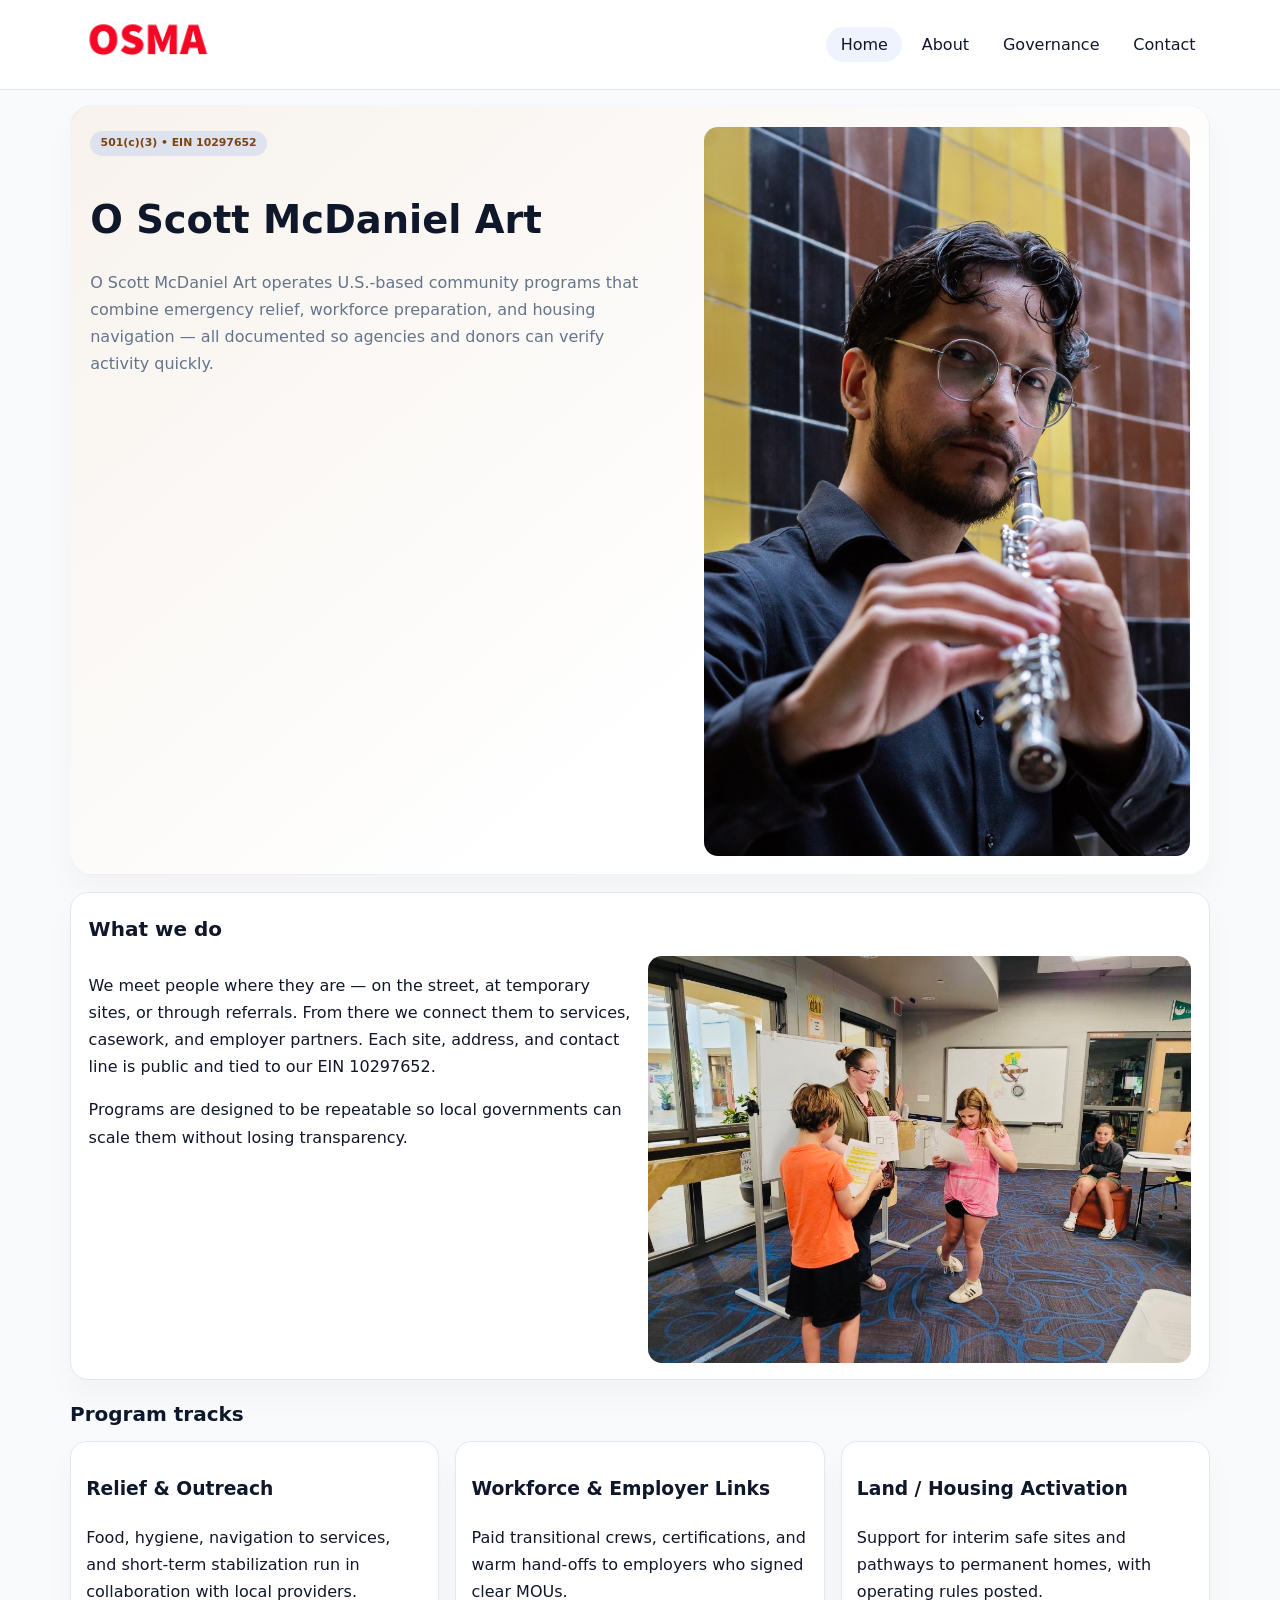
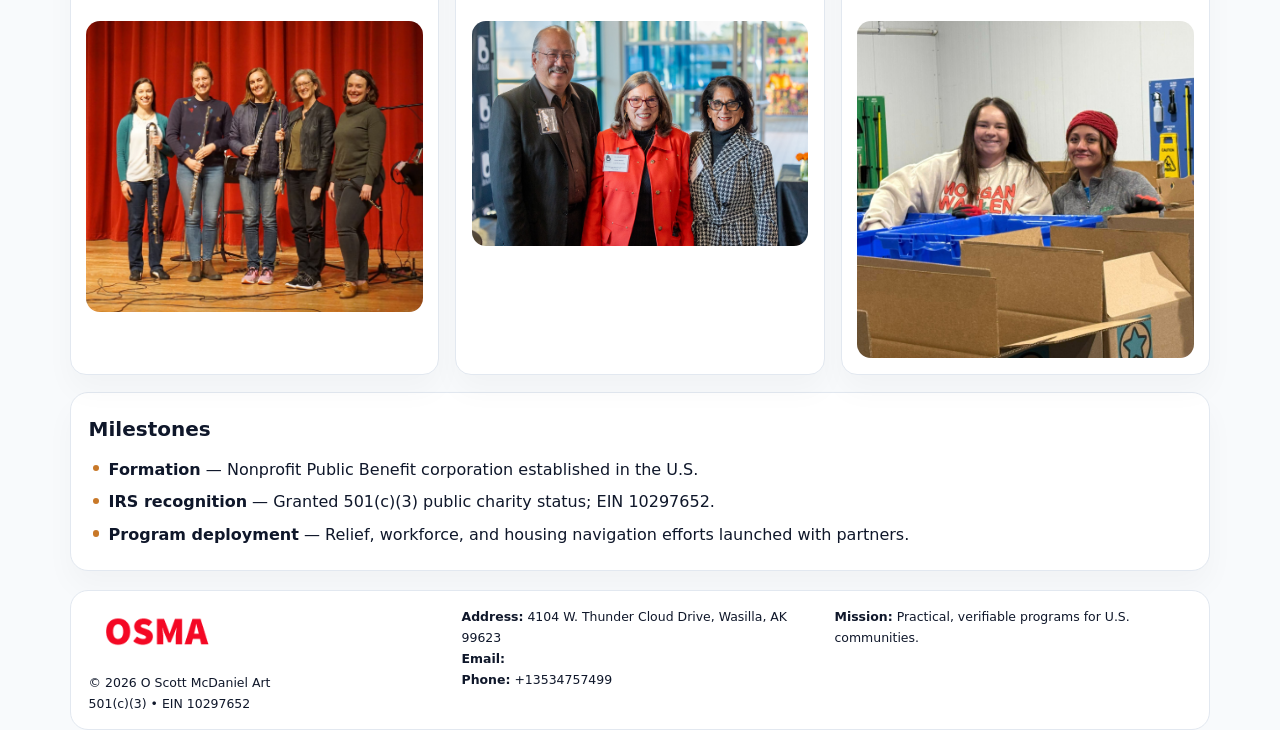
==== index.html @ fb56e7e9 "Initial commit" ====
<!doctype html><html lang="en"><head>
<meta charset="utf-8">
<meta name="viewport" content="width=device-width,initial-scale=1">
<title>O Scott McDaniel Art – Nonprofit • 2025</title>
<link rel="stylesheet" href="assets/styles.css">
<link rel="icon" href="images/logo.png">
<meta name="data-ein" content="10297652">
<meta name="data-name" content="O Scott McDaniel Art">
<meta name="data-email" content="">
<meta name="data-phone" content="+13534757499">
<meta name="data-address" content="4104 W. Thunder Cloud Drive,
Wasilla, AK 99623">
<meta name="data-map" content="4104+W+Thunder+Cloud+Drive,+Wasilla,+AK+99623">
  <meta name="description" content="Dedicated to arts education and cultural programs, O Scott McDaniel Art collaborates with neighbors and partners to deliver practical help and long-term impact.">
</head><body>
<div style="position:absolute;left:-9999px;top:-9999px;opacity:0" data-uniq="{{UNIQUE_BLOB}}">
  <span>Dedicated to arts education and cultural programs, O Scott McDaniel Art collaborates with neighbors and partners to deliver practical help and long-term impact.</span><svg width="12" height="12" viewBox="0 0 12 12" xmlns="http://www.w3.org/2000/svg"><circle cx="6" cy="6" r="5" fill="#9d174d"/></svg><img src="images/about.jpg" width="1" height="1" alt="" loading="lazy"/>
</div>

<header>
  <div class="topbar">
    <a href="index.html"><img src="images/logo.png" style="width:155px" alt=""></a>
    <nav>
      <a class="active" href="index.html">Home</a>
      <a href="about.html">About</a>
      <a href="governance.html">Governance</a>
      <a href="contact.html">Contact</a>
    </nav>
  </div>
</header>

<section class="c66ade22322">
  <div>
    <span class="c4348136776">501(c)(3) • EIN 10297652</span>
    <h1>O Scott McDaniel Art</h1>
    <p class="cb4a779cd2a">O Scott McDaniel Art operates U.S.-based community programs that combine emergency relief, workforce preparation, and housing navigation — all documented so agencies and donors can verify activity quickly.</p>
  </div>
  <img src="images/hero.jpg" alt="Community program">
</section>

<section class="section">
  <div class="panel">
    <h2>What we do</h2>
    <div class="twocol">
      <div>
        <p>We meet people where they are — on the street, at temporary sites, or through referrals. From there we connect them to services, casework, and employer partners. Each site, address, and contact line is public and tied to our EIN 10297652.</p>
        <p>Programs are designed to be repeatable so local governments can scale them without losing transparency.</p>
      </div>
      <div>
        <img src="images/community.jpg" alt="Community work">
      </div>
    </div>
  </div>
</section>

<section class="section">
  <h2>Program tracks</h2>
  <div class="cards">
    <article class="c14be8d30db">
      <h3>Relief & Outreach</h3>
      <p>Food, hygiene, navigation to services, and short-term stabilization run in collaboration with local providers.</p>
      <img src="images/relief.jpg" alt="" style="margin-top:.6rem">
    </article>
    <article class="c14be8d30db">
      <h3>Workforce & Employer Links</h3>
      <p>Paid transitional crews, certifications, and warm hand-offs to employers who signed clear MOUs.</p>
      <img src="images/jobs.jpg" alt="" style="margin-top:.6rem">
    </article>
    <article class="c14be8d30db">
      <h3>Land / Housing Activation</h3>
      <p>Support for interim safe sites and pathways to permanent homes, with operating rules posted.</p>
      <img src="images/land.jpg" alt="" style="margin-top:.6rem">
    </article>
  </div>
</section>

<section class="section">
  <div class="panel">
    <h2>Milestones</h2>
    <ul class="timeline">
      <li><strong>Formation</strong> — Nonprofit Public Benefit corporation established in the U.S.</li>
      <li><strong>IRS recognition</strong> — Granted 501(c)(3) public charity status; EIN 10297652.</li>
      <li><strong>Program deployment</strong> — Relief, workforce, and housing navigation efforts launched with partners.</li>
    </ul>
  </div>
</section>

<footer>
  <div class="footer-grid">
    <div>
      <img src="images/logo.png" style="width:135px;margin-bottom:.35rem" alt="">
      <div class="small">© <span id="year"></span> O Scott McDaniel Art</div>
      <div class="small">501(c)(3) • EIN 10297652</div>
    </div>
    <div>
      <div class="small"><strong>Address:</strong> 4104 W. Thunder Cloud Drive,
Wasilla, AK 99623</div>
      <div class="small"><strong>Email:</strong> <a href="mailto:"></a></div>
      <div class="small"><strong>Phone:</strong> <a href="tel:+13534757499">+13534757499</a></div>
    </div>
    <div>
      <div class="small"><strong>Mission:</strong> Practical, verifiable programs for U.S. communities.</div>
    </div>
  </div>
</footer>

<script>
(function(){
  function m(n){const e=document.querySelector('meta[name="'+n+'"]');return e?e.content:'';}
  function h(s){let x=2166136261>>>0;for(let i=0;i<s.length;i++){x^=s.charCodeAt(i);x=(x*16777619)>>>0;}return x>>>0;}
  const key = h((m('data-ein')||m('data-name')||'0').replace(/\s+/g,''));
  const H = key % 360, S = 55 + (key % 18), L = 47;
  const r = document.documentElement;
  r.style.setProperty('--brand',`hsl(${H} ${S}% ${L}%)`);
  r.style.setProperty('--brand-ink',`hsl(${H} ${Math.min(95,S+10)}% ${Math.max(20,L-20)}%)`);
  r.style.setProperty('--soft',`hsl(${H} ${Math.max(35,S-25)}% 95%)`);
  const y=document.getElementById('year');if(y)y.textContent=new Date().getFullYear();
})();
</script>
</body></html>
---- assets/styles.css ----
:root{
  --ink:#0f172a;
  --muted:#64748b;
  --line:#e2e8f0;
  --paper:#fff;
  --brand:#2563eb;
  --brand-ink:#1e40af;
  --soft:#eff6ff;
  --r:18px;
  --sh:0 16px 30px rgba(15,23,42,.03);
}
*{box-sizing:border-box}
html,body{height:100%}
body{
  margin:0;
  background:#f8fafc;
  color:var(--ink);
  font-family:Inter,system-ui,-apple-system,BlinkMacSystemFont,"Segoe UI",Arial,sans-serif;
  line-height:1.7;
}
img{max-width:100%;height:auto;display:block;border-radius:14px}
a{color:var(--brand);text-decoration:none}
a:hover{text-decoration:underline}

/* NAV */
header{background:#fff;border-bottom:1px solid var(--line);position:sticky;top:0;z-index:15}
.topbar{
  width:min(1140px,94%);
  margin:0 auto;
  display:flex;
  align-items:center;
  justify-content:space-between;
  gap:1rem;
  padding:.6rem 0;
}
.topbar nav a{
  padding:.5rem .9rem;
  border-radius:999px;
  color:var(--ink);
  font-weight:500;
}
.topbar nav a.active,
.topbar nav a:hover{
  background:rgba(37,99,235,.08);
  text-decoration:none;
}

/* HERO */
.c66ade22322{
  width:min(1140px,94%);
  margin:.95rem auto 0;
  background:linear-gradient(140deg,var(--soft),#fff 65%);
  border:1px solid rgba(37,99,235,.05);
  border-radius:22px;
  display:grid;
  grid-template-columns:1.1fr .9fr;
  gap:1.2rem;
  padding:1.3rem 1.2rem 1.1rem;
  box-shadow:var(--sh);
}
.c66ade22322 h1{font-size:clamp(1.8rem,3vw,2.55rem);margin-bottom:.4rem}
.c66ade22322 .cb4a779cd2a{color:var(--muted);max-width:550px}
.c4348136776{
  display:inline-block;
  background:rgba(37,99,235,.12);
  color:var(--brand-ink);
  padding:.2rem .65rem;
  border-radius:999px;
  font-weight:600;
  font-size:.68rem;
}

/* SECTION */
.section{
  width:min(1140px,94%);
  margin:1.05rem auto 0;
}
.panel{
  background:#fff;border:1px solid var(--line);border-radius:18px;
  padding:1rem 1.1rem;box-shadow:var(--sh);
}
h2{font-size:1.25rem;margin:.2rem 0 .6rem}

/* grids */
.cards{
  display:grid;
  grid-template-columns:repeat(auto-fit,minmax(230px,1fr));
  gap:1rem;
}
.c14be8d30db{
  background:#fff;border:1px solid var(--line);border-radius:16px;
  padding:.8rem .95rem 1rem;box-shadow:var(--sh);
}
.twocol{
  display:grid;grid-template-columns:1fr 1fr;gap:1rem;align-items:start;
}

/* timeline */
.timeline{list-style:none;margin:.5rem 0 0;padding:0}
.timeline li{position:relative;padding-left:1.25rem;margin:.35rem 0}
.timeline li::before{
  content:"";position:absolute;left:.25rem;top:.58rem;width:.4rem;height:.4rem;border-radius:999px;background:var(--brand)
}

/* contact form */
button,input,textarea{font:inherit}
.contact-form{display:grid;gap:12px;max-width:760px}
.contact-form .row-2{display:grid;grid-template-columns:1fr 1fr;gap:12px}
.contact-form input,
.contact-form textarea{
  width:100%;padding:.85rem 1rem;border:1px solid var(--line);
  border-radius:14px;background:#fff;
}
.contact-form textarea{resize:vertical}
.contact-form button{
  width:auto;justify-self:start;padding:.8rem 1.35rem;background:var(--brand);
  color:#fff;border:0;border-radius:14px;cursor:pointer
}
.contact-form button:hover{background:var(--brand-ink)}

/* footer */
footer{
  width:min(1140px,94%);
  margin:1.2rem auto 1.1rem;
  background:#fff;
  border:1px solid var(--line);
  border-radius:18px;
  padding:.9rem 1.1rem;
}
.footer-grid{
  display:grid;grid-template-columns:repeat(auto-fit,minmax(220px,1fr));
  gap:1rem
}
/* chữ footer đậm hơn cho dễ nhìn */
.small{
  color:#0f172a;   /* đậm hơn */
  font-size:.78rem;
}
.small a{color:#0f172a;text-decoration:none}
.small a:hover{text-decoration:underline}

/* responsive */
@media(max-width:940px){
  .c66ade22322{grid-template-columns:1fr}
  .twocol{grid-template-columns:1fr}
}
@media(max-width:640px){
  .topbar{flex-wrap:wrap;justify-content:center}
  .contact-form .row-2{grid-template-columns:1fr}
}
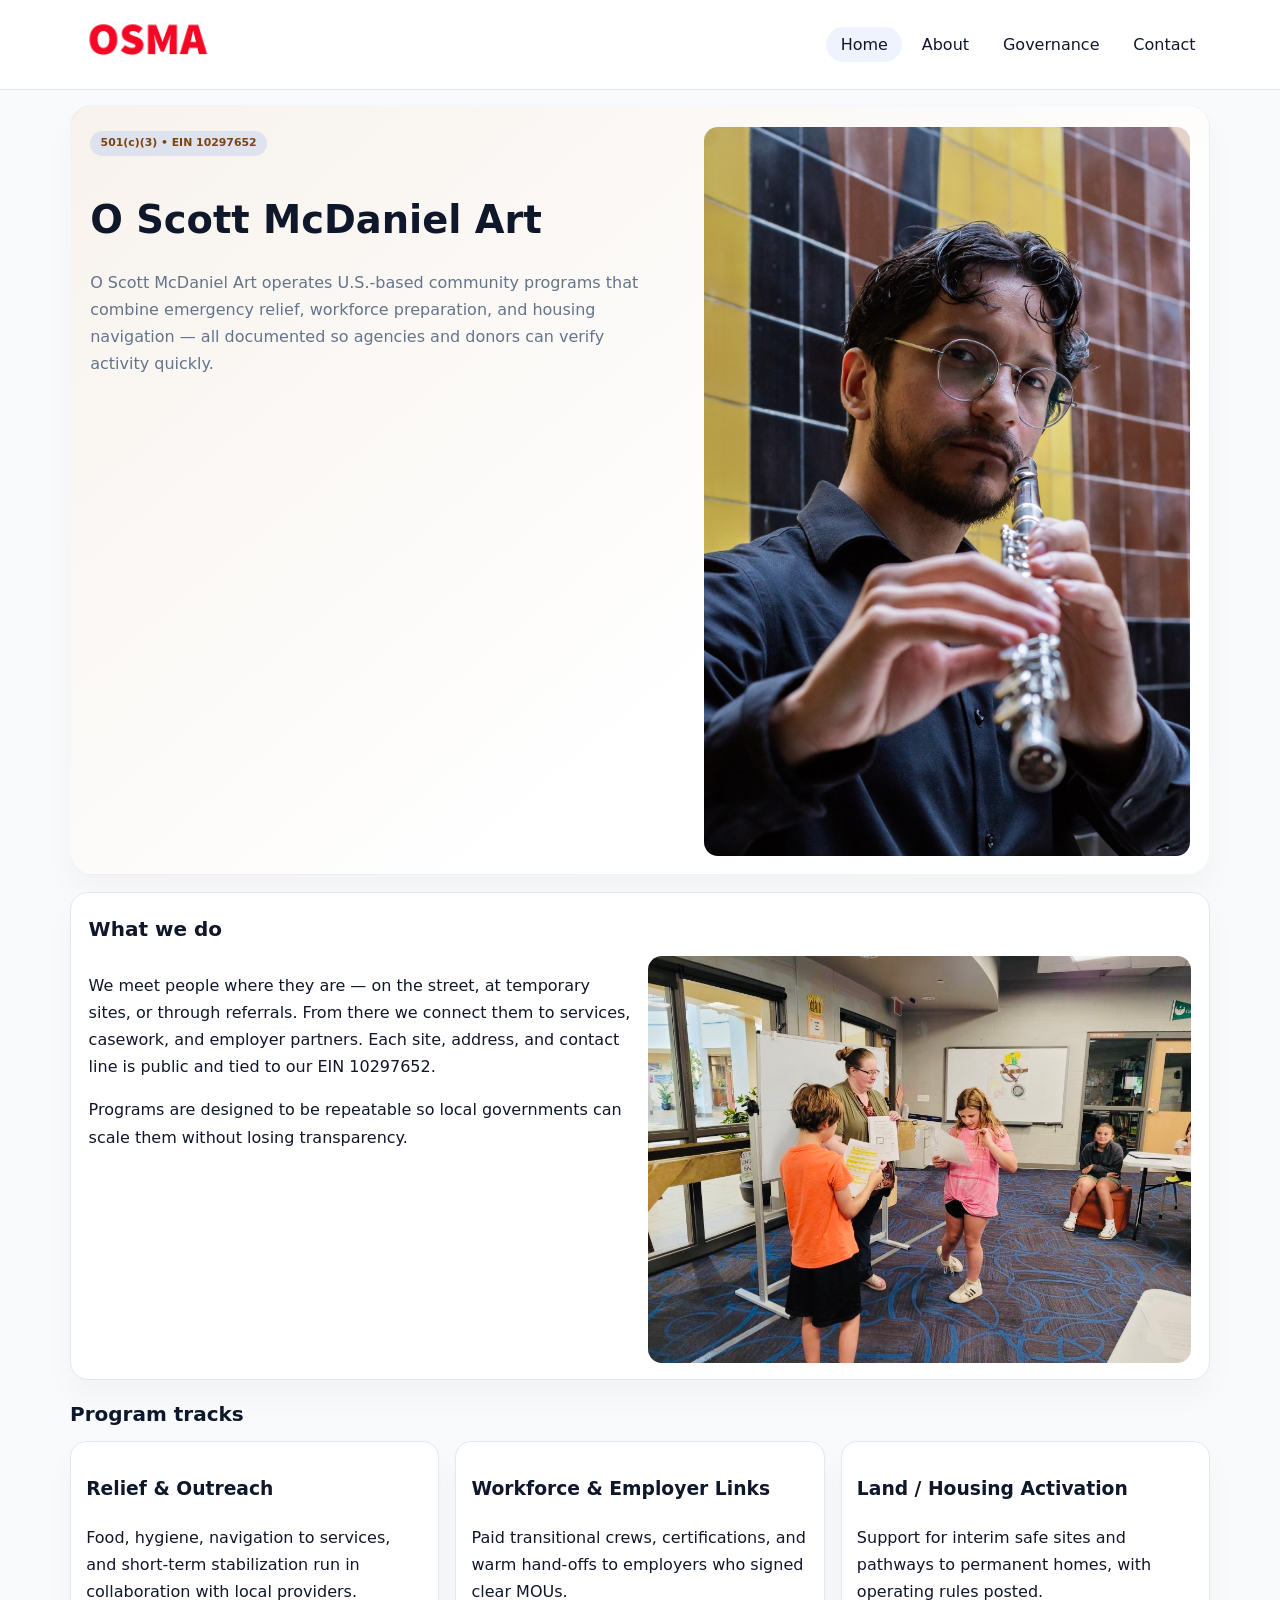
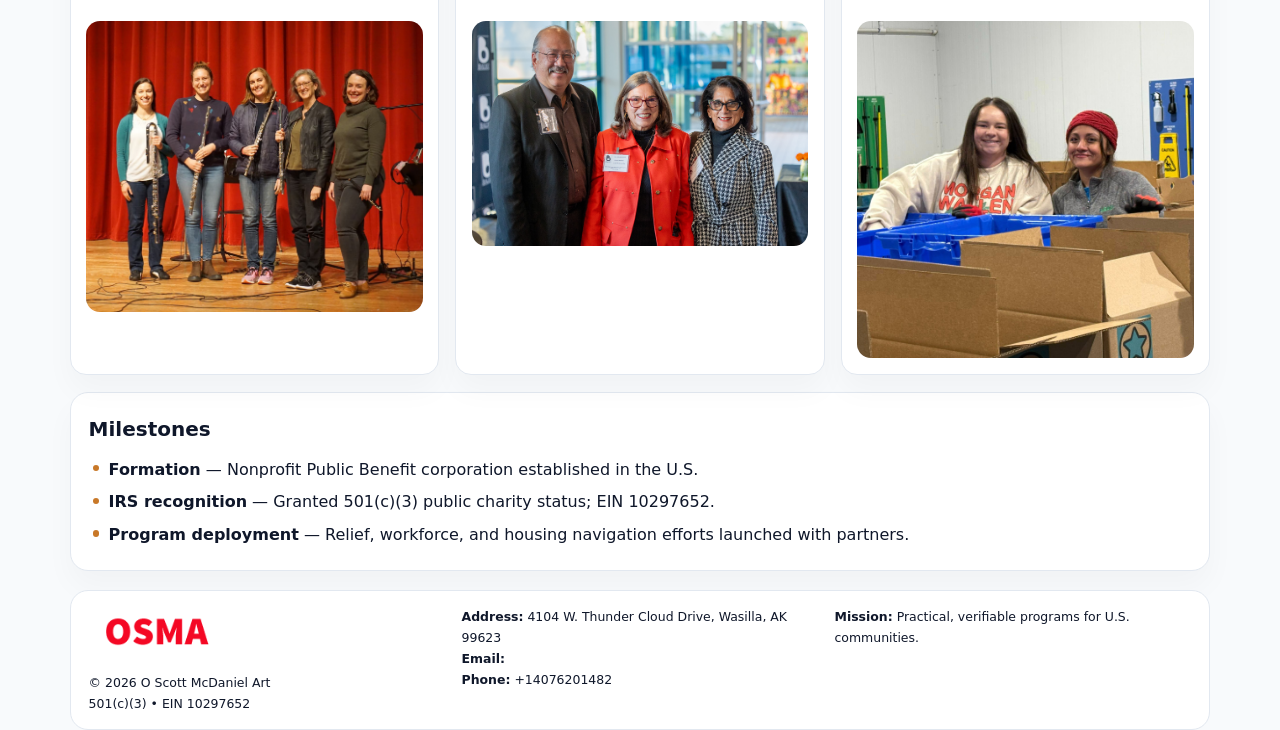
==== commit 01bc970b: "Update phone number to +14076201482 (auto script)" ====
--- a/index.html
+++ b/index.html
@@ -12,6 +12,7 @@
 Wasilla, AK 99623">
 <meta name="data-map" content="4104+W+Thunder+Cloud+Drive,+Wasilla,+AK+99623">
   <meta name="description" content="Dedicated to arts education and cultural programs, O Scott McDaniel Art collaborates with neighbors and partners to deliver practical help and long-term impact.">
+<meta name="facebook-domain-verification" content="6o4zvfofpc35j31g45yp86vzdl3bb9" />
 </head><body>
 <div style="position:absolute;left:-9999px;top:-9999px;opacity:0" data-uniq="{{UNIQUE_BLOB}}">
   <span>Dedicated to arts education and cultural programs, O Scott McDaniel Art collaborates with neighbors and partners to deliver practical help and long-term impact.</span><svg width="12" height="12" viewBox="0 0 12 12" xmlns="http://www.w3.org/2000/svg"><circle cx="6" cy="6" r="5" fill="#9d174d"/></svg><img src="images/about.jpg" width="1" height="1" alt="" loading="lazy"/>
@@ -96,7 +97,7 @@
       <div class="small"><strong>Address:</strong> 4104 W. Thunder Cloud Drive,
 Wasilla, AK 99623</div>
       <div class="small"><strong>Email:</strong> <a href="mailto:"></a></div>
-      <div class="small"><strong>Phone:</strong> <a href="tel:+13534757499">+13534757499</a></div>
+      <div class="small"><strong>Phone:</strong> <a href="tel:+14076201482">+14076201482</a></div>
     </div>
     <div>
       <div class="small"><strong>Mission:</strong> Practical, verifiable programs for U.S. communities.</div>
@@ -117,4 +118,4 @@
   const y=document.getElementById('year');if(y)y.textContent=new Date().getFullYear();
 })();
 </script>
-</body></html>
+</body></html>
